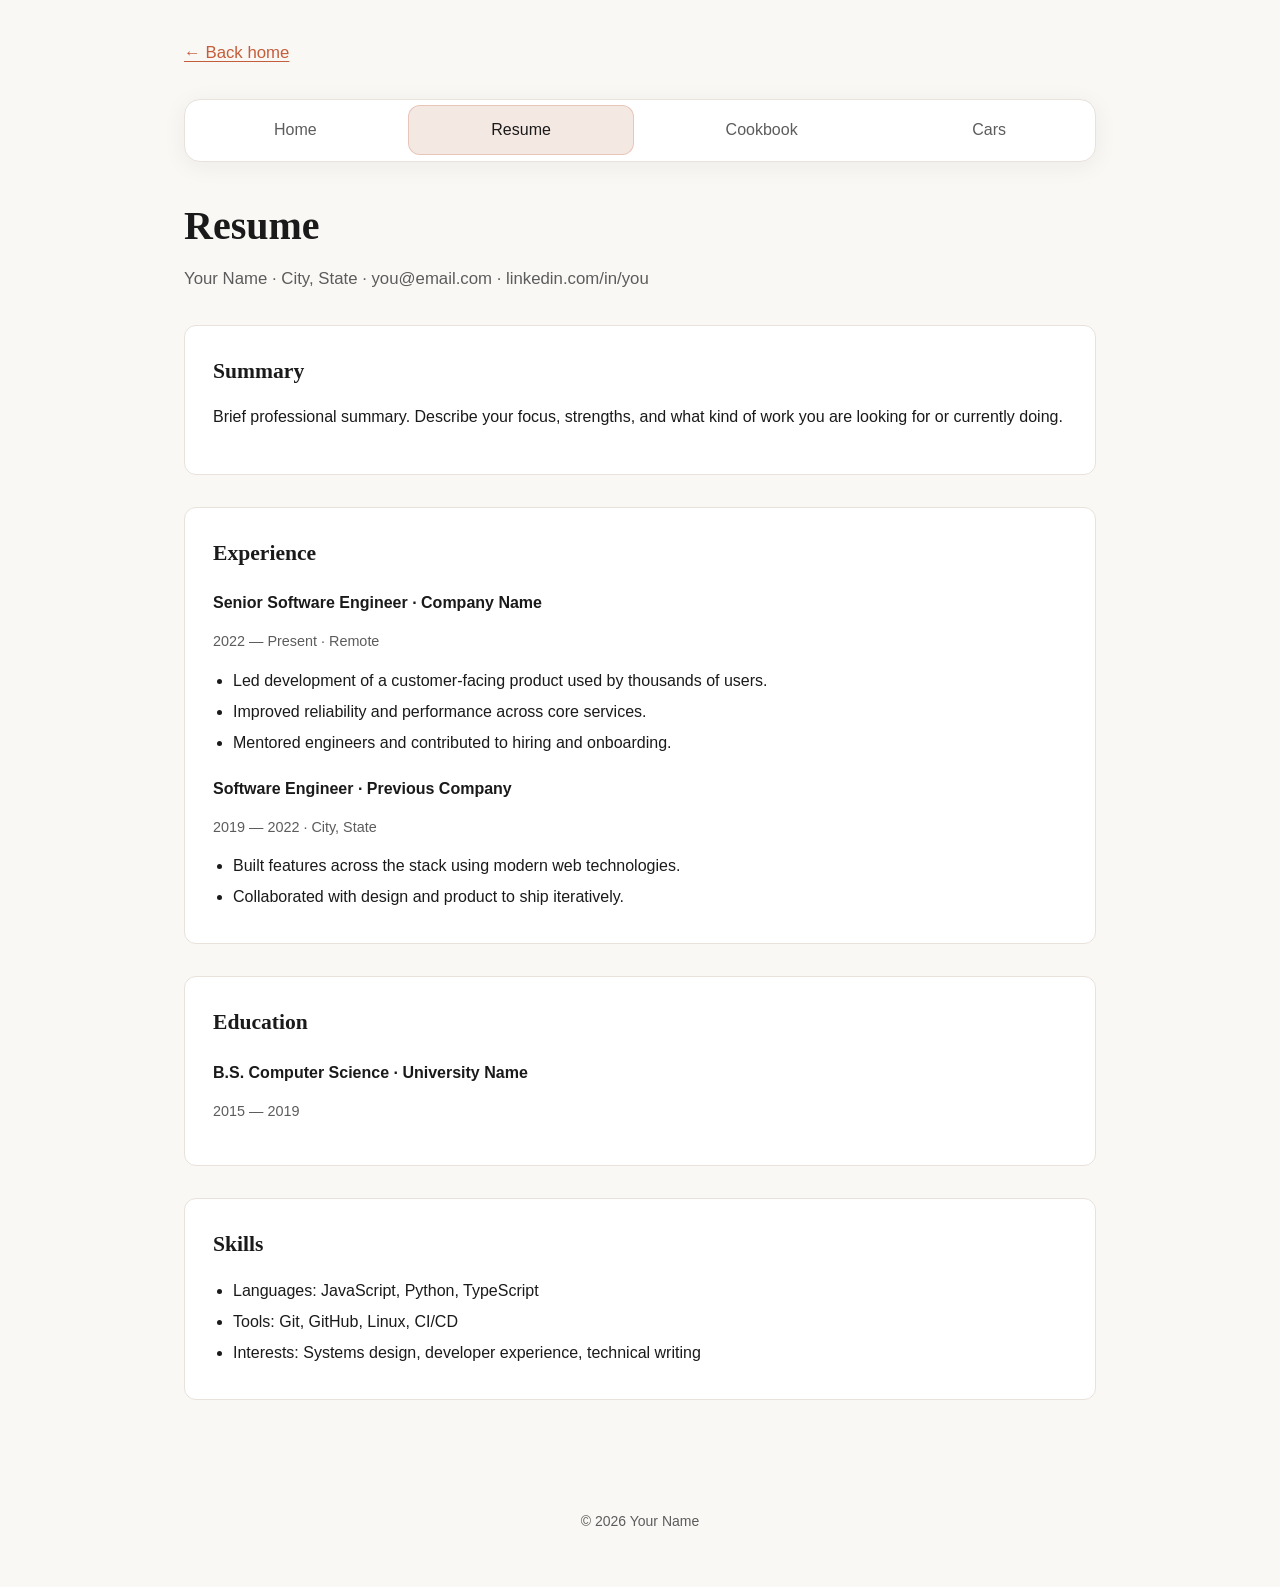
==== resume.html @ 65ba3364 "Add GitHub Pages personal site template. Static multi-page site with tabbed landing page and Resume," ====
<!DOCTYPE html>
<html lang="en">
<head>
  <meta charset="UTF-8">
  <meta name="viewport" content="width=device-width, initial-scale=1.0">
  <title>Resume — Your Name</title>
  <meta name="description" content="Professional resume and experience.">
  <link rel="stylesheet" href="css/styles.css">
</head>
<body>
  <header class="site-header">
    <p class="site-tagline"><a href="index.html">← Back home</a></p>
    <nav class="tab-nav" aria-label="Site sections">
      <a href="index.html">Home</a>
      <a href="resume.html" aria-current="page">Resume</a>
      <a href="cookbook.html">Cookbook</a>
      <a href="cars.html">Cars</a>
    </nav>
  </header>

  <main class="page-content">
    <h1>Resume</h1>
    <p class="page-intro">Your Name · City, State · you@email.com · linkedin.com/in/you</p>

    <section class="section">
      <h2>Summary</h2>
      <p>
        Brief professional summary. Describe your focus, strengths, and what kind of work
        you are looking for or currently doing.
      </p>
    </section>

    <section class="section">
      <h2>Experience</h2>
      <h3>Senior Software Engineer · Company Name</h3>
      <p class="meta">2022 — Present · Remote</p>
      <ul>
        <li>Led development of a customer-facing product used by thousands of users.</li>
        <li>Improved reliability and performance across core services.</li>
        <li>Mentored engineers and contributed to hiring and onboarding.</li>
      </ul>

      <h3>Software Engineer · Previous Company</h3>
      <p class="meta">2019 — 2022 · City, State</p>
      <ul>
        <li>Built features across the stack using modern web technologies.</li>
        <li>Collaborated with design and product to ship iteratively.</li>
      </ul>
    </section>

    <section class="section">
      <h2>Education</h2>
      <h3>B.S. Computer Science · University Name</h3>
      <p class="meta">2015 — 2019</p>
    </section>

    <section class="section">
      <h2>Skills</h2>
      <ul>
        <li>Languages: JavaScript, Python, TypeScript</li>
        <li>Tools: Git, GitHub, Linux, CI/CD</li>
        <li>Interests: Systems design, developer experience, technical writing</li>
      </ul>
    </section>
  </main>

  <footer class="site-footer">
    <p>&copy; <span id="year"></span> Your Name</p>
  </footer>

  <script>document.getElementById('year').textContent = new Date().getFullYear();</script>
</body>
</html>
---- css/styles.css ----
:root {
  --bg: #faf8f5;
  --surface: #ffffff;
  --text: #1a1a1a;
  --text-muted: #5c5c5c;
  --accent: #c45d3a;
  --accent-soft: #f4e8e3;
  --border: #e8e2db;
  --shadow: 0 4px 24px rgba(26, 26, 26, 0.06);
  --radius: 12px;
  --font-serif: "Iowan Old Style", "Palatino Linotype", Palatino, Georgia, serif;
  --font-sans: "SF Pro Text", -apple-system, BlinkMacSystemFont, "Segoe UI", sans-serif;
}

*,
*::before,
*::after {
  box-sizing: border-box;
}

html {
  scroll-behavior: smooth;
}

body {
  margin: 0;
  min-height: 100vh;
  font-family: var(--font-sans);
  font-size: 1rem;
  line-height: 1.6;
  color: var(--text);
  background: var(--bg);
}

a {
  color: var(--accent);
  text-decoration-thickness: 1px;
  text-underline-offset: 3px;
}

a:hover {
  color: #9a4328;
}

.site-header {
  max-width: 960px;
  margin: 0 auto;
  padding: 2.5rem 1.5rem 0;
}

.site-title {
  margin: 0 0 0.25rem;
  font-family: var(--font-serif);
  font-size: clamp(2rem, 5vw, 2.75rem);
  font-weight: 600;
  letter-spacing: -0.02em;
}

.site-tagline {
  margin: 0 0 2rem;
  color: var(--text-muted);
  font-size: 1.05rem;
}

.tab-nav {
  display: flex;
  flex-wrap: wrap;
  gap: 0.5rem;
  padding: 0.35rem;
  background: var(--surface);
  border: 1px solid var(--border);
  border-radius: calc(var(--radius) + 4px);
  box-shadow: var(--shadow);
}

.tab-nav a,
.tab-nav button {
  flex: 1 1 auto;
  min-width: 7rem;
  padding: 0.75rem 1.25rem;
  border: none;
  border-radius: var(--radius);
  background: transparent;
  color: var(--text-muted);
  font: inherit;
  font-weight: 500;
  text-align: center;
  text-decoration: none;
  cursor: pointer;
  transition: background 0.15s ease, color 0.15s ease;
}

.tab-nav a:hover,
.tab-nav button:hover {
  color: var(--text);
  background: var(--accent-soft);
}

.tab-nav a[aria-current="page"],
.tab-nav button[aria-selected="true"] {
  color: var(--text);
  background: var(--accent-soft);
  box-shadow: inset 0 0 0 1px rgba(196, 93, 58, 0.25);
}

main {
  max-width: 960px;
  margin: 0 auto;
  padding: 2rem 1.5rem 4rem;
}

.hero {
  margin-bottom: 2rem;
  padding: 2rem;
  background: var(--surface);
  border: 1px solid var(--border);
  border-radius: var(--radius);
  box-shadow: var(--shadow);
}

.hero h2 {
  margin: 0 0 0.75rem;
  font-family: var(--font-serif);
  font-size: 1.5rem;
}

.hero p {
  margin: 0;
  color: var(--text-muted);
}

.tab-panel {
  display: none;
  animation: fadeIn 0.25s ease;
}

.tab-panel.is-active {
  display: block;
}

@keyframes fadeIn {
  from {
    opacity: 0;
    transform: translateY(6px);
  }
  to {
    opacity: 1;
    transform: translateY(0);
  }
}

.panel-card {
  padding: 2rem;
  background: var(--surface);
  border: 1px solid var(--border);
  border-radius: var(--radius);
  box-shadow: var(--shadow);
}

.panel-card h2 {
  margin: 0 0 1rem;
  font-family: var(--font-serif);
  font-size: 1.75rem;
}

.panel-card p {
  margin: 0 0 1rem;
  color: var(--text-muted);
}

.panel-card p:last-child {
  margin-bottom: 0;
}

.btn {
  display: inline-block;
  margin-top: 1.25rem;
  padding: 0.65rem 1.25rem;
  border-radius: 999px;
  background: var(--accent);
  color: #fff;
  font-weight: 500;
  text-decoration: none;
  transition: background 0.15s ease;
}

.btn:hover {
  background: #9a4328;
  color: #fff;
}

.page-content h1 {
  margin: 0 0 0.5rem;
  font-family: var(--font-serif);
  font-size: clamp(2rem, 4vw, 2.5rem);
}

.page-intro {
  margin: 0 0 2rem;
  color: var(--text-muted);
  font-size: 1.05rem;
}

.section {
  margin-bottom: 2rem;
  padding: 1.75rem;
  background: var(--surface);
  border: 1px solid var(--border);
  border-radius: var(--radius);
}

.section h2 {
  margin: 0 0 1rem;
  font-family: var(--font-serif);
  font-size: 1.35rem;
}

.section h3 {
  margin: 1.25rem 0 0.35rem;
  font-size: 1rem;
}

.section ul,
.section ol {
  margin: 0.5rem 0 0;
  padding-left: 1.25rem;
}

.section li {
  margin-bottom: 0.35rem;
}

.meta {
  color: var(--text-muted);
  font-size: 0.9rem;
}

.recipe-grid,
.car-grid {
  display: grid;
  gap: 1.25rem;
}

@media (min-width: 640px) {
  .recipe-grid,
  .car-grid {
    grid-template-columns: repeat(2, 1fr);
  }
}

.card {
  padding: 1.25rem;
  background: var(--bg);
  border: 1px solid var(--border);
  border-radius: calc(var(--radius) - 2px);
}

.card h3 {
  margin: 0 0 0.5rem;
  font-size: 1.05rem;
}

.card p {
  margin: 0;
  color: var(--text-muted);
  font-size: 0.95rem;
}

.site-footer {
  max-width: 960px;
  margin: 0 auto;
  padding: 0 1.5rem 2.5rem;
  color: var(--text-muted);
  font-size: 0.875rem;
  text-align: center;
}
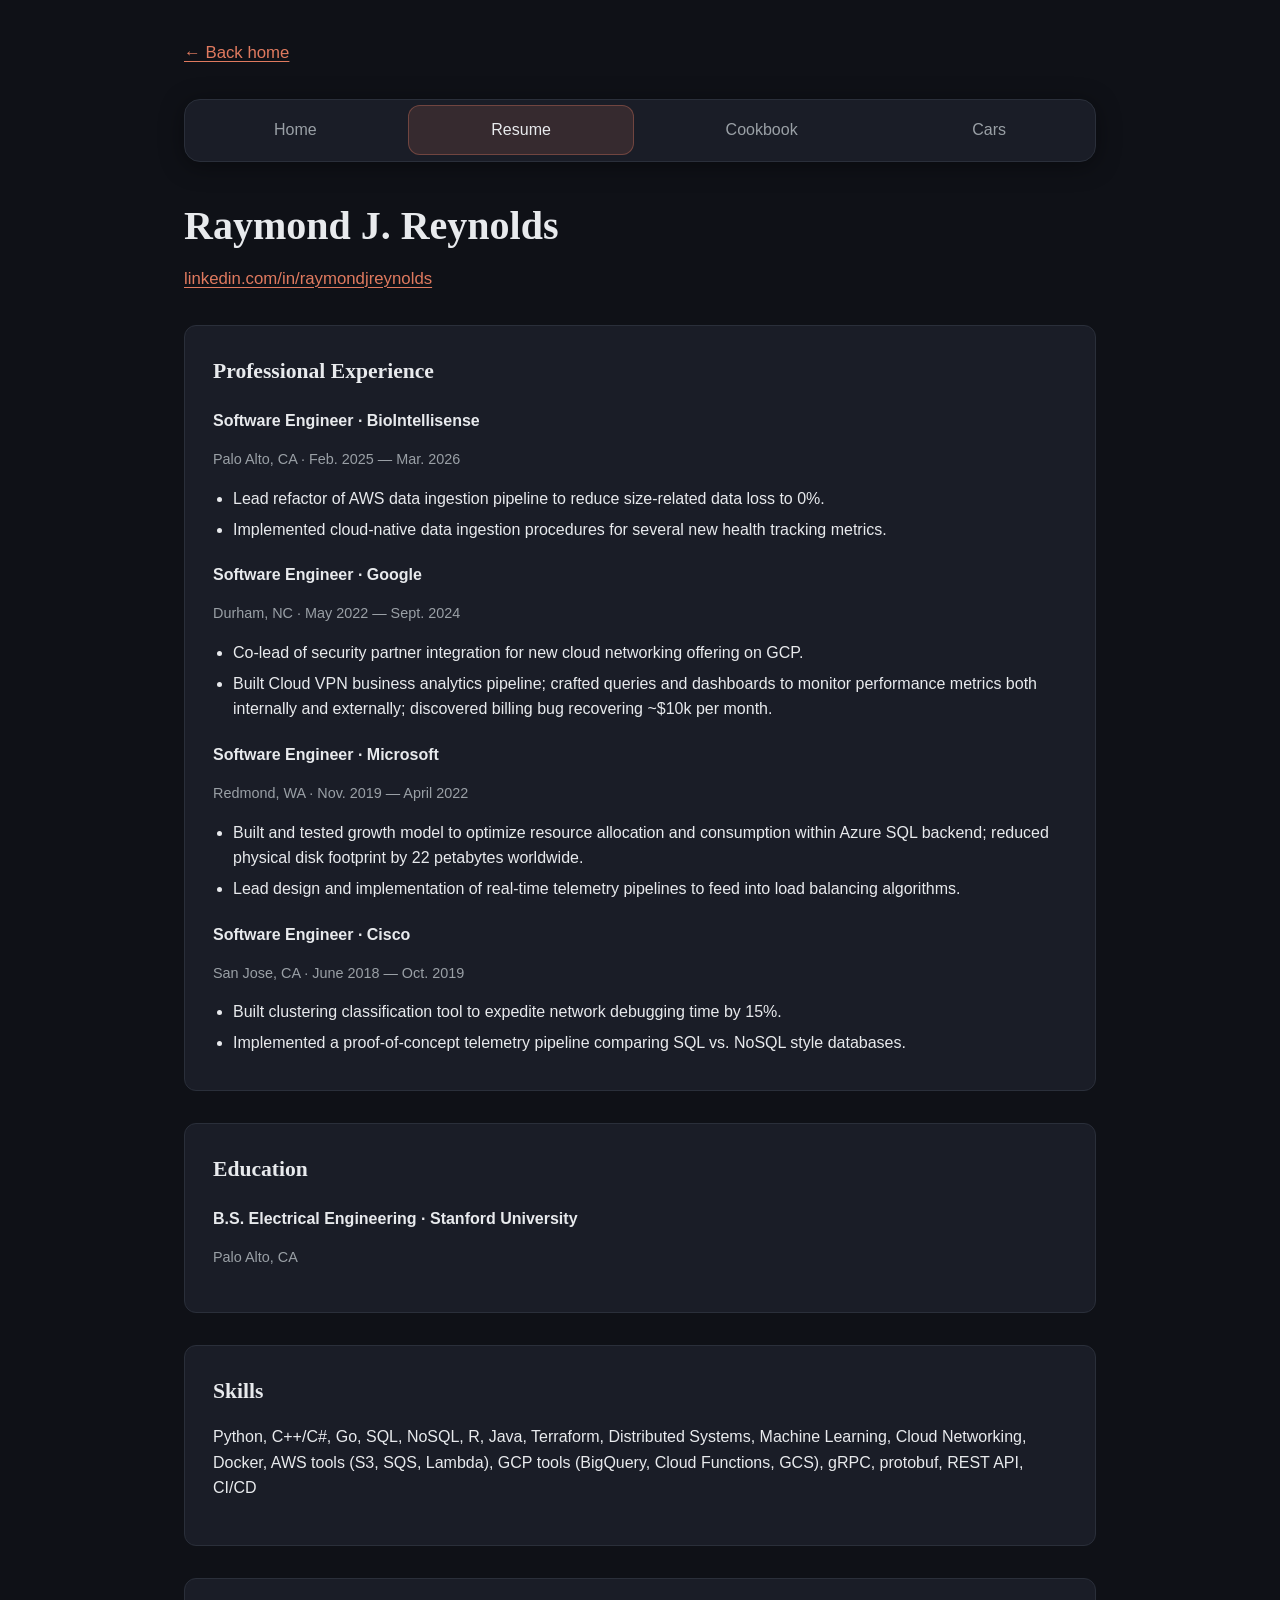
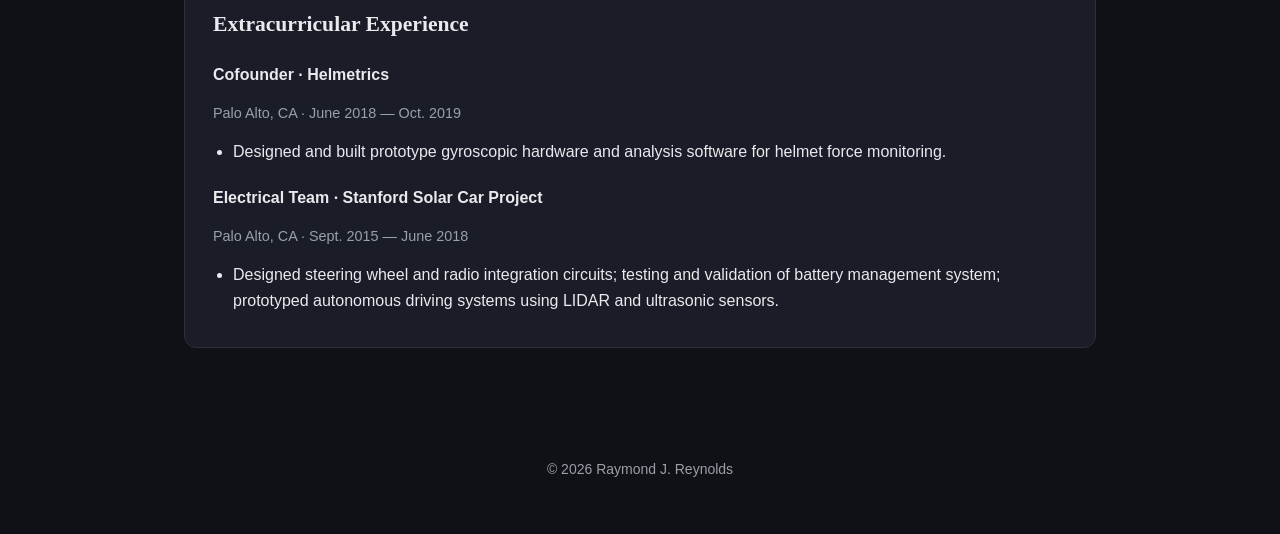
==== commit 06166a2e: "Populate resume with June 2026 PDF content. Add full experience, education, skills, and extracurricu" ====
--- a/resume.html
+++ b/resume.html
@@ -3,8 +3,8 @@
 <head>
   <meta charset="UTF-8">
   <meta name="viewport" content="width=device-width, initial-scale=1.0">
-  <title>Resume — Your Name</title>
-  <meta name="description" content="Professional resume and experience.">
+  <title>Resume — Raymond J. Reynolds</title>
+  <meta name="description" content="Professional resume and experience for Raymond J. Reynolds.">
   <link rel="stylesheet" href="css/styles.css">
 </head>
 <body>
@@ -19,53 +19,77 @@
   </header>
 
   <main class="page-content">
-    <h1>Resume</h1>
-    <p class="page-intro">Your Name · City, State · you@email.com · linkedin.com/in/you</p>
+    <h1>Raymond J. Reynolds</h1>
+    <p class="page-intro">
+      <a href="https://linkedin.com/in/raymondjreynolds">linkedin.com/in/raymondjreynolds</a>
+    </p>
 
     <section class="section">
-      <h2>Summary</h2>
-      <p>
-        Brief professional summary. Describe your focus, strengths, and what kind of work
-        you are looking for or currently doing.
-      </p>
-    </section>
+      <h2>Professional Experience</h2>
 
-    <section class="section">
-      <h2>Experience</h2>
-      <h3>Senior Software Engineer · Company Name</h3>
-      <p class="meta">2022 — Present · Remote</p>
+      <h3>Software Engineer · BioIntellisense</h3>
+      <p class="meta">Palo Alto, CA · Feb. 2025 — Mar. 2026</p>
       <ul>
-        <li>Led development of a customer-facing product used by thousands of users.</li>
-        <li>Improved reliability and performance across core services.</li>
-        <li>Mentored engineers and contributed to hiring and onboarding.</li>
+        <li>Lead refactor of AWS data ingestion pipeline to reduce size-related data loss to 0%.</li>
+        <li>Implemented cloud-native data ingestion procedures for several new health tracking metrics.</li>
       </ul>
 
-      <h3>Software Engineer · Previous Company</h3>
-      <p class="meta">2019 — 2022 · City, State</p>
+      <h3>Software Engineer · Google</h3>
+      <p class="meta">Durham, NC · May 2022 — Sept. 2024</p>
       <ul>
-        <li>Built features across the stack using modern web technologies.</li>
-        <li>Collaborated with design and product to ship iteratively.</li>
+        <li>Co-lead of security partner integration for new cloud networking offering on GCP.</li>
+        <li>Built Cloud VPN business analytics pipeline; crafted queries and dashboards to monitor performance metrics both internally and externally; discovered billing bug recovering ~$10k per month.</li>
+      </ul>
+
+      <h3>Software Engineer · Microsoft</h3>
+      <p class="meta">Redmond, WA · Nov. 2019 — April 2022</p>
+      <ul>
+        <li>Built and tested growth model to optimize resource allocation and consumption within Azure SQL backend; reduced physical disk footprint by 22 petabytes worldwide.</li>
+        <li>Lead design and implementation of real-time telemetry pipelines to feed into load balancing algorithms.</li>
+      </ul>
+
+      <h3>Software Engineer · Cisco</h3>
+      <p class="meta">San Jose, CA · June 2018 — Oct. 2019</p>
+      <ul>
+        <li>Built clustering classification tool to expedite network debugging time by 15%.</li>
+        <li>Implemented a proof-of-concept telemetry pipeline comparing SQL vs. NoSQL style databases.</li>
       </ul>
     </section>
 
     <section class="section">
       <h2>Education</h2>
-      <h3>B.S. Computer Science · University Name</h3>
-      <p class="meta">2015 — 2019</p>
+      <h3>B.S. Electrical Engineering · Stanford University</h3>
+      <p class="meta">Palo Alto, CA</p>
     </section>
 
     <section class="section">
       <h2>Skills</h2>
+      <p>
+        Python, C++/C#, Go, SQL, NoSQL, R, Java, Terraform, Distributed Systems, Machine Learning,
+        Cloud Networking, Docker, AWS tools (S3, SQS, Lambda), GCP tools (BigQuery, Cloud Functions,
+        GCS), gRPC, protobuf, REST API, CI/CD
+      </p>
+    </section>
+
+    <section class="section">
+      <h2>Extracurricular Experience</h2>
+
+      <h3>Cofounder · Helmetrics</h3>
+      <p class="meta">Palo Alto, CA · June 2018 — Oct. 2019</p>
       <ul>
-        <li>Languages: JavaScript, Python, TypeScript</li>
-        <li>Tools: Git, GitHub, Linux, CI/CD</li>
-        <li>Interests: Systems design, developer experience, technical writing</li>
+        <li>Designed and built prototype gyroscopic hardware and analysis software for helmet force monitoring.</li>
+      </ul>
+
+      <h3>Electrical Team · Stanford Solar Car Project</h3>
+      <p class="meta">Palo Alto, CA · Sept. 2015 — June 2018</p>
+      <ul>
+        <li>Designed steering wheel and radio integration circuits; testing and validation of battery management system; prototyped autonomous driving systems using LIDAR and ultrasonic sensors.</li>
       </ul>
     </section>
   </main>
 
   <footer class="site-footer">
-    <p>&copy; <span id="year"></span> Your Name</p>
+    <p>&copy; <span id="year"></span> Raymond J. Reynolds</p>
   </footer>
 
   <script>document.getElementById('year').textContent = new Date().getFullYear();</script>
--- a/css/styles.css
+++ b/css/styles.css
@@ -1,15 +1,18 @@
 :root {
-  --bg: #faf8f5;
-  --surface: #ffffff;
-  --text: #1a1a1a;
-  --text-muted: #5c5c5c;
-  --accent: #c45d3a;
-  --accent-soft: #f4e8e3;
-  --border: #e8e2db;
-  --shadow: 0 4px 24px rgba(26, 26, 26, 0.06);
+  --bg: #0f1117;
+  --surface: #1a1d27;
+  --surface-inset: #14161e;
+  --text: #e8eaed;
+  --text-muted: #9aa0a6;
+  --accent: #e07a5f;
+  --accent-hover: #c96850;
+  --accent-soft: rgba(224, 122, 95, 0.14);
+  --border: #2a2f3a;
+  --shadow: 0 4px 24px rgba(0, 0, 0, 0.4);
   --radius: 12px;
   --font-serif: "Iowan Old Style", "Palatino Linotype", Palatino, Georgia, serif;
   --font-sans: "SF Pro Text", -apple-system, BlinkMacSystemFont, "Segoe UI", sans-serif;
+  color-scheme: dark;
 }
 
 *,
@@ -39,7 +42,7 @@
 }
 
 a:hover {
-  color: #9a4328;
+  color: var(--accent-hover);
 }
 
 .site-header {
@@ -100,7 +103,7 @@
 .tab-nav button[aria-selected="true"] {
   color: var(--text);
   background: var(--accent-soft);
-  box-shadow: inset 0 0 0 1px rgba(196, 93, 58, 0.25);
+  box-shadow: inset 0 0 0 1px rgba(224, 122, 95, 0.35);
 }
 
 main {
@@ -185,7 +188,7 @@
 }
 
 .btn:hover {
-  background: #9a4328;
+  background: var(--accent-hover);
   color: #fff;
 }
 
@@ -250,7 +253,7 @@
 
 .card {
   padding: 1.25rem;
-  background: var(--bg);
+  background: var(--surface-inset);
   border: 1px solid var(--border);
   border-radius: calc(var(--radius) - 2px);
 }
